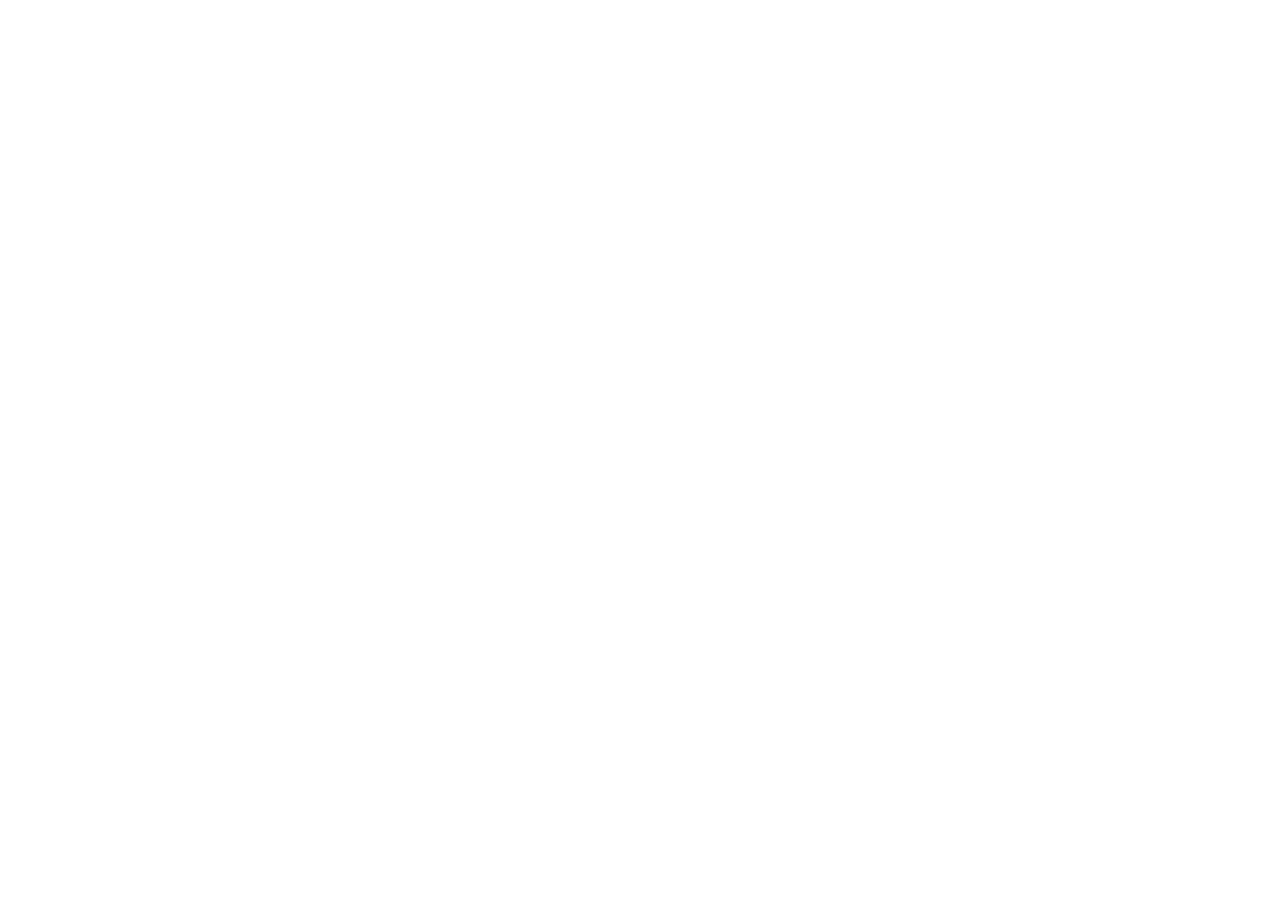
==== index.html @ 860e969c "Add files via upload" ====
<!DOCTYPE html>
<html lang="pt-br">
<head>
    <meta charset="UTF-8">
    <meta name="viewport" content="width=device-width, initial-scale=1.0">
    <link rel="stylesheet" href="style/style.css">
    <script src="script/app.js" defer></script>
    <title>Mata-Mosquito</title>
</head>
<body onresize="ajustaTamanhoPalcoJogo()">
    <main>
        
    </main>
</body>
</html>
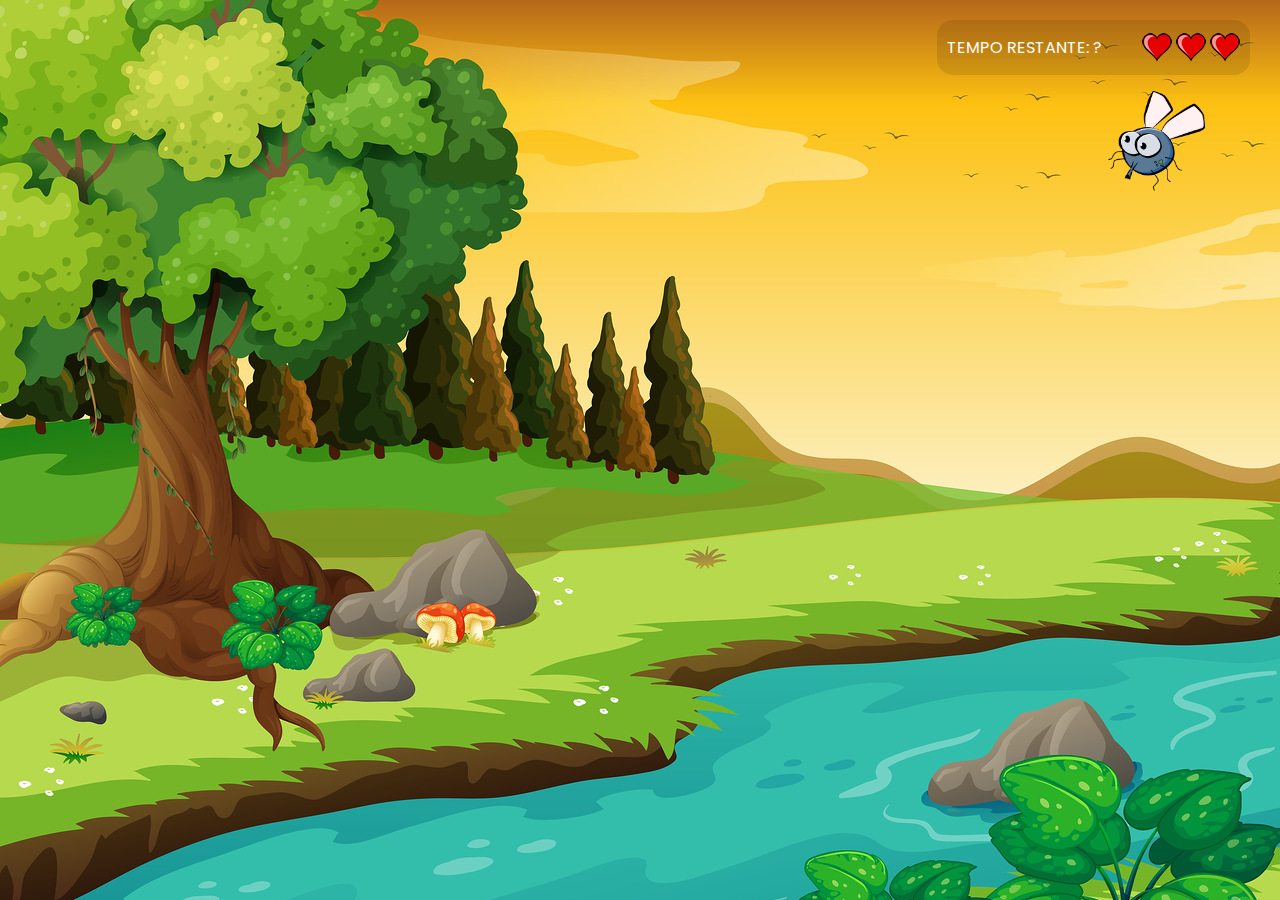
==== commit 53be2560: "Add files via upload" ====
--- a/index.html
+++ b/index.html
@@ -8,8 +8,15 @@
     <title>Mata-Mosquito</title>
 </head>
 <body onresize="ajustaTamanhoPalcoJogo()">
-    <main>
-        
-    </main>
+    <div class="painel">
+        <div class="vidas">
+            <img src="src/coracao_cheio.png" alt="life">
+            <img src="src/coracao_cheio.png" alt="life">
+            <img src="src/coracao_cheio.png" alt="life">
+        </div>
+        <div class="cronometro">
+            TEMPO RESTANTE: ?
+        </div>
+    </div>
 </body>
 </html>--- a/style/style.css
+++ b/style/style.css
@@ -0,0 +1,62 @@
+@import url('https://fonts.googleapis.com/css2?family=Poppins&display=swap');
+
+*,
+*::before,
+*::after{
+    margin: 0;
+    padding: 0;
+    box-sizing: border-box;
+    font-family: 'Poppins', sans-serif;
+}
+
+body{
+    width: 100vw;
+    height: 100vh;
+    display: flex;
+    flex-direction: column;
+    align-items: center;
+    justify-content: center;
+    background-image: url(../src/bg.jpg);
+    background-repeat: no-repeat;
+    background-size: cover;
+    cursor: url('../src/mata_mosca.png'), auto;
+}
+
+.painel{
+    border-radius: 16px;
+    position: absolute;
+    display: flex;
+    flex-direction: row-reverse;
+    align-items: center;
+    justify-content: center;
+    gap: 40px;
+    width: auto;
+    height: auto;
+    padding: 10px;
+    color: white;
+    top: 0;
+    right: 0;
+    background-color: rgb(0, 0, 0, 0.1);
+    margin-block: 20px;
+    margin-inline: 30px;
+    z-index: 2000;
+}
+
+.painel .vidas{
+    position: relative;
+    top: 3px;
+}
+
+.mosquito1{
+    width: auto;
+    max-width: 200px;
+    height: 100px;
+}
+
+.ladoA{
+    transform: scaleX(1);
+}
+
+.ladoB{
+    transform: scaleX(-1);
+}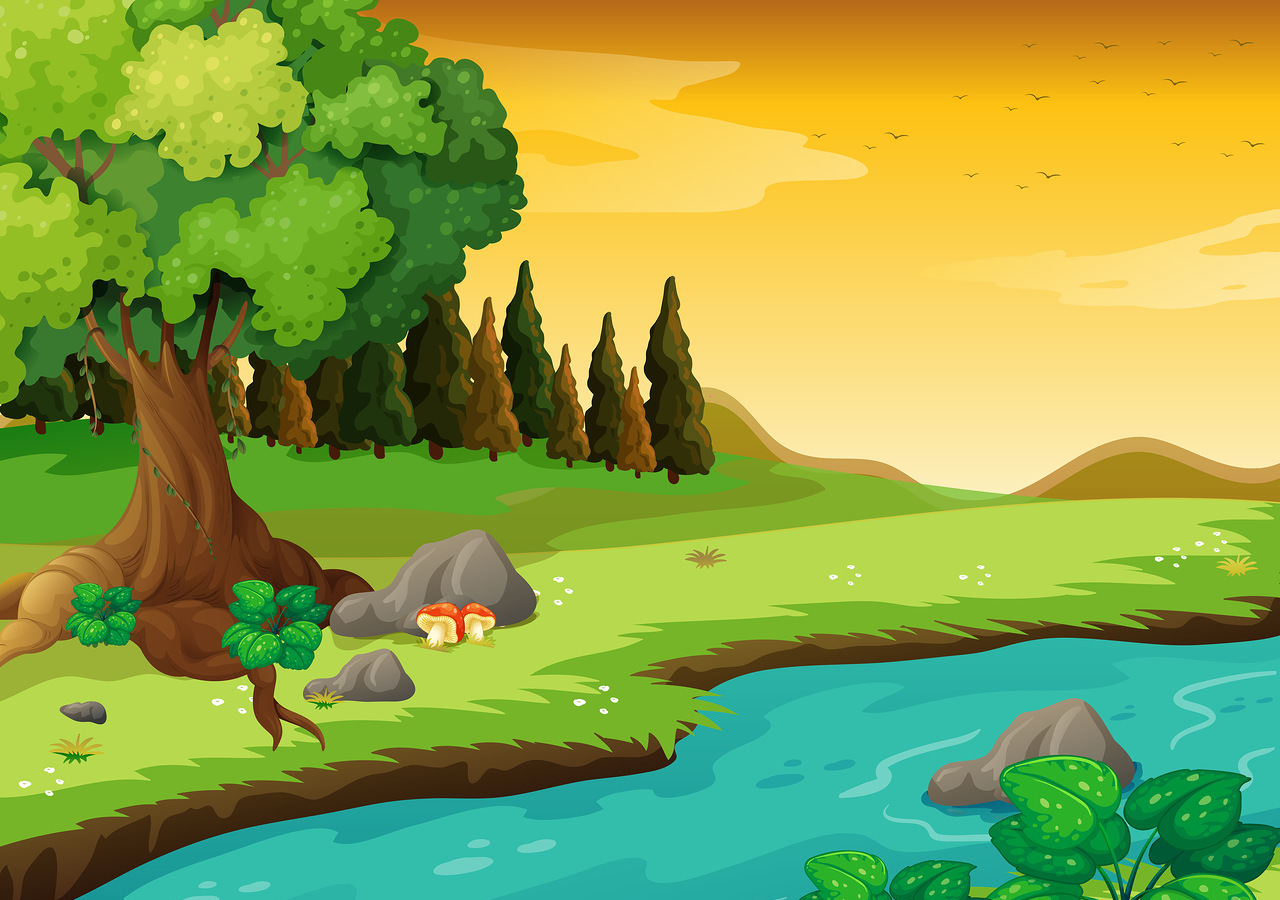
==== commit 3deae079: "Add files via upload" ====
--- a/index.html
+++ b/index.html
@@ -8,15 +8,6 @@
     <title>Mata-Mosquito</title>
 </head>
 <body onresize="ajustaTamanhoPalcoJogo()">
-    <div class="painel">
-        <div class="vidas">
-            <img src="src/coracao_cheio.png" alt="life">
-            <img src="src/coracao_cheio.png" alt="life">
-            <img src="src/coracao_cheio.png" alt="life">
-        </div>
-        <div class="cronometro">
-            TEMPO RESTANTE: ?
-        </div>
-    </div>
+    
 </body>
 </html>--- a/style/style.css
+++ b/style/style.css
@@ -20,6 +20,17 @@
     background-repeat: no-repeat;
     background-size: cover;
     cursor: url('../src/mata_mosca.png'), auto;
+}
+
+.container{
+    position: absolute;
+    top: calc(50% - 600px);
+    width: 100vw;
+    height: 100vh;
+    display: flex;
+    flex-direction: column;
+    align-items: center;
+    justify-content: center;
 }
 
 .painel{
@@ -47,6 +58,12 @@
     top: 3px;
 }
 
+.d-flex{
+    display: flex;
+    flex-direction: column;
+    gap: 30px;
+}
+
 .mosquito1{
     width: auto;
     max-width: 200px;
